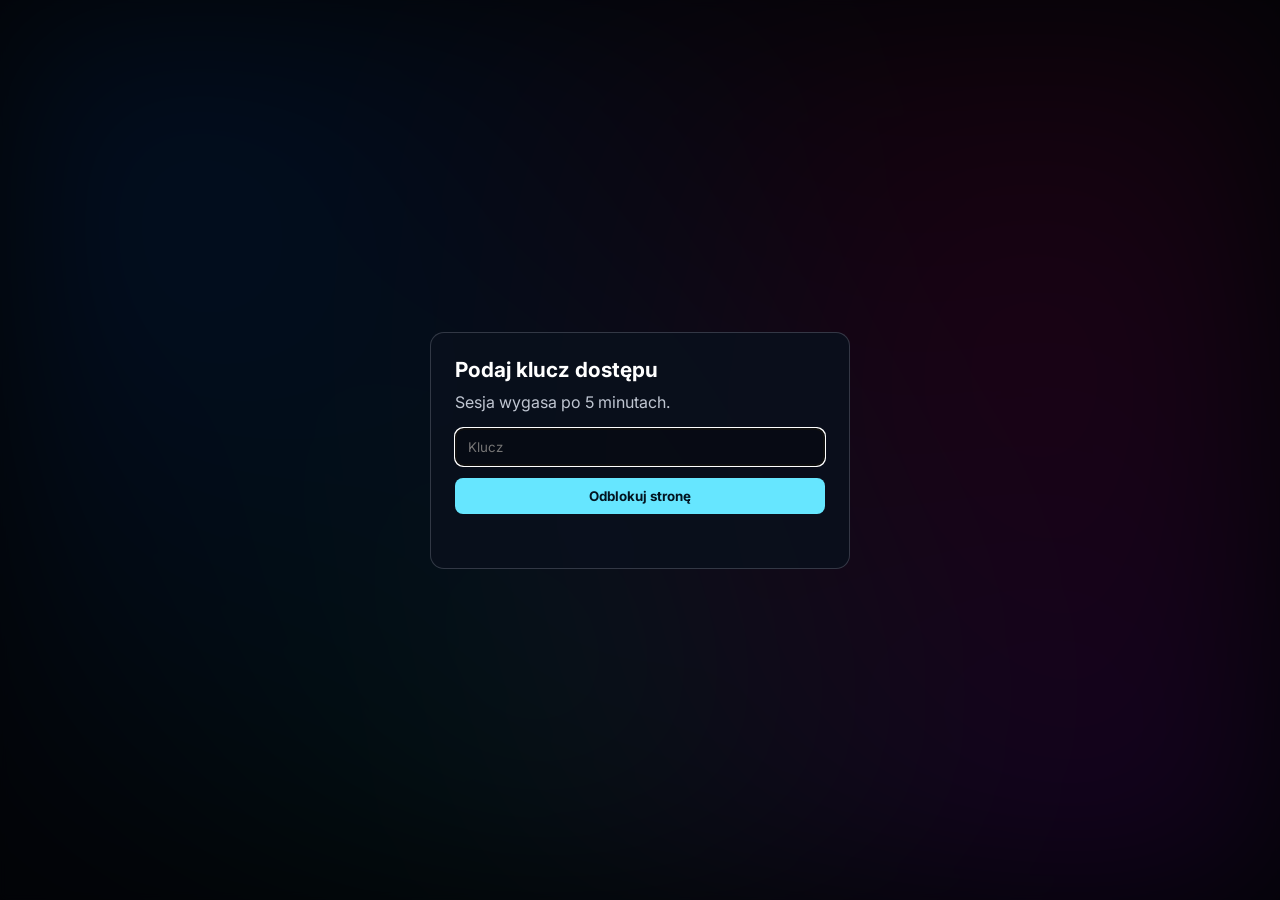
==== index.html @ dafeeb49 "Add admin-managed workshop timeline" ====
<!DOCTYPE html>
<html lang="pl">
<head>
  <meta charset="UTF-8">
  <meta name="viewport" content="width=device-width, initial-scale=1.0">
  <title>AstroPhotoSoft</title>
  <link rel="icon" type="image/png" href="favicon.png?v=130">
  <link href="https://fonts.googleapis.com/css2?family=Inter:wght@400;500;600;700&display=swap" rel="stylesheet">
  <link rel="stylesheet" href="style.css">
  <style>
    .hidden { display: none !important; }
    .gate {
      position: fixed;
      inset: 0;
      display: grid;
      place-items: center;
      padding: 16px;
      z-index: 20;
      background: rgba(3, 4, 7, 0.76);
      backdrop-filter: blur(4px);
    }
    .gate-panel {
      width: min(420px, 92vw);
      background: rgba(10, 17, 30, 0.86);
      border: 1px solid rgba(238, 244, 255, 0.18);
      border-radius: 14px;
      padding: 24px;
    }
    .gate-panel h1 { margin: 0 0 10px; font-size: 1.3rem; }
    .gate-panel p { margin: 0 0 16px; color: rgba(238, 244, 255, 0.8); }
    .gate-panel input {
      width: 100%;
      padding: 10px 12px;
      border-radius: 8px;
      border: 1px solid rgba(238, 244, 255, 0.25);
      background: rgba(0, 0, 0, 0.25);
      color: #eef4ff;
      margin-bottom: 12px;
    }
    .gate-panel button {
      width: 100%;
      padding: 10px 12px;
      border-radius: 8px;
      border: none;
      background: #66e6ff;
      color: #031521;
      font-weight: 700;
      cursor: pointer;
    }
    .gate-panel button:disabled {
      opacity: 0.65;
      cursor: not-allowed;
    }
    .gate-msg { margin-top: 10px; min-height: 20px; color: #ffb3b3; }
  </style>
</head>
<body>
  <canvas id="space"></canvas>

  <div id="gate" class="gate hidden">
    <main class="gate-panel">
      <h1>Podaj klucz dostępu</h1>
      <p>Sesja wygasa po 5 minutach.</p>
      <form id="unlock-form">
        <input id="access-key" type="password" autocomplete="off" placeholder="Klucz" required>
        <button id="unlock-button" type="submit">Odblokuj stronę</button>
      </form>
      <div id="gate-msg" class="gate-msg" aria-live="polite"></div>
    </main>
  </div>

  <div id="site-content" class="hidden">
    <nav class="topbar">
      <div class="logo">🌌 AstroPhotoSoft</div>
      <div class="links">
        <a href="#">Home</a>
        <a href="#">Aplikacje</a>
        <a href="#">Astro</a>
      </div>
      <a class="support" href="https://buycoffee.to/astrophotosoft" target="_blank" rel="noreferrer">☕ Wesprzyj</a>
    </nav>

    <header class="hero">
      <h1>Twoje centrum kosmosu</h1>
      <p>Astrofotografia • programowanie • projekty</p>
    </header>

    <main class="grid">
      <a class="card" href="apka1/index.html" aria-label="Przejdź do aplikacji Astro AI Plus">
        <img class="card-icon" src="favicon.png?v=130" alt="Ikona Astro AI Plus" width="128" height="128">
        <h3>Astro AI Plus</h3>
        <p>Narzędzie do obróbki astrofotografiicznej, analizy i z pomocą AI i tworzenia animacji 3D.</p>
      </a>

      <a class="card" href="apka2/index.html" aria-label="Przejdź do aplikacji Astro Script Editor">
        &lt;/&gt;
        <h3>Astro Script Editor</h3>
        <p>IDE działające ze wszystkimi aplikacjami AstroPhotoSoft. Umożliwia automatyzację przetwarzania.</p>
      </a>
    </main>

    <section class="workshop-log" aria-labelledby="workshop-log-title">
      <p class="workshop-log__kicker">OBSERWING LOG</p>
      <h2 id="workshop-log-title">Latest from the workshop</h2>
      <p class="workshop-log__intro">Small releases, shipped often. Re-download any time - newer is always better here.</p>

      <div id="workshop-timeline" class="timeline" aria-live="polite"></div>
      <p id="workshop-log-msg" class="workshop-log__status" aria-live="polite"></p>

      <section class="workshop-admin">
        <h3>Edycja wpisów (admin)</h3>
        <p>Tylko admin może dodawać i edytować wpisy osi czasu.</p>

        <form id="workshop-admin-login" class="workshop-admin-form">
          <input id="workshop-admin-password" type="password" autocomplete="current-password" placeholder="Hasło admina" required>
          <button type="submit">Zaloguj</button>
        </form>
        <p id="workshop-admin-auth-msg" class="workshop-log__status" aria-live="polite"></p>

        <div id="workshop-admin-tools" class="workshop-admin-tools hidden">
          <form id="workshop-entry-form" class="workshop-entry-form">
            <div class="workshop-entry-row">
              <input id="workshop-entry-year" type="number" min="1900" max="3000" placeholder="Rok, np. 2026" required>
              <input id="workshop-entry-date" type="text" maxlength="32" placeholder="Data, np. AUGUST 12" required>
            </div>
            <input id="workshop-entry-title" type="text" maxlength="120" placeholder="Tytuł wpisu" required>
            <textarea id="workshop-entry-description" maxlength="600" placeholder="Opis wpisu" required></textarea>
            <div class="workshop-admin-actions">
              <button id="workshop-entry-submit" type="submit">Dodaj wpis</button>
              <button id="workshop-entry-cancel" type="button" class="secondary hidden">Anuluj edycję</button>
              <button id="workshop-admin-logout" type="button" class="secondary">Wyloguj</button>
            </div>
          </form>
          <p id="workshop-admin-tools-msg" class="workshop-log__status" aria-live="polite"></p>
        </div>
      </section>
    </section>

    <section class="about">
      <h2>O mnie</h2>
      <p>AstroPhotoSoft to moje centrum projektów technologicznych i astrofotografii.</p>
    </section>
  </div>

  <script src="space.js"></script>
  <script>
    const SESSION_MINUTES = 5;
    const LOCKOUT_MS = 3000;
    const storageKey = "site_unlock_until";

    const gate = document.getElementById("gate");
    const site = document.getElementById("site-content");
    const form = document.getElementById("unlock-form");
    const input = document.getElementById("access-key");
    const button = document.getElementById("unlock-button");
    const message = document.getElementById("gate-msg");
    const workshopTimeline = document.getElementById("workshop-timeline");
    const workshopLogMsg = document.getElementById("workshop-log-msg");
    const workshopAdminLoginForm = document.getElementById("workshop-admin-login");
    const workshopAdminPassword = document.getElementById("workshop-admin-password");
    const workshopAdminAuthMsg = document.getElementById("workshop-admin-auth-msg");
    const workshopAdminTools = document.getElementById("workshop-admin-tools");
    const workshopAdminLogout = document.getElementById("workshop-admin-logout");
    const workshopAdminToolsMsg = document.getElementById("workshop-admin-tools-msg");
    const workshopEntryForm = document.getElementById("workshop-entry-form");
    const workshopEntryYear = document.getElementById("workshop-entry-year");
    const workshopEntryDate = document.getElementById("workshop-entry-date");
    const workshopEntryTitle = document.getElementById("workshop-entry-title");
    const workshopEntryDescription = document.getElementById("workshop-entry-description");
    const workshopEntrySubmit = document.getElementById("workshop-entry-submit");
    const workshopEntryCancel = document.getElementById("workshop-entry-cancel");

    const ADMIN_SESSION_KEY = "astro_ai_plus_admin_session";
    const ADMIN_TOKEN_KEY = "astro_ai_plus_admin_token";
    let lockedUntil = 0;
    let workshopEntries = [];
    let editingWorkshopId = null;

    function remainingLockSeconds() {
      return Math.max(0, Math.ceil((lockedUntil - Date.now()) / 1000));
    }

    function normalizeWorkshopEntry(entry) {
      if (!entry || typeof entry !== "object") {
        return null;
      }

      const year = Number(entry.year);
      const dateLabel = String(entry.dateLabel || "").trim().toUpperCase();
      const title = String(entry.title || "").trim();
      const description = String(entry.description || "").trim();
      const id = String(entry.id || "").trim();
      if (!id || !Number.isInteger(year) || year < 1900 || year > 3000) {
        return null;
      }
      if (!dateLabel || !title || !description) {
        return null;
      }

      return {
        id,
        year,
        dateLabel,
        title,
        description
      };
    }

    function isAdminLoggedIn() {
      return sessionStorage.getItem(ADMIN_SESSION_KEY) === "1" && Boolean(sessionStorage.getItem(ADMIN_TOKEN_KEY));
    }

    async function apiRequest(path, options = {}) {
      const headers = { "Content-Type": "application/json", ...(options.headers || {}) };
      const token = sessionStorage.getItem(ADMIN_TOKEN_KEY);
      if (token) {
        headers.Authorization = `Bearer ${token}`;
      }

      const response = await fetch(path, {
        ...options,
        headers
      });

      let payload = null;
      try {
        payload = await response.json();
      } catch {
        payload = null;
      }

      if (!response.ok) {
        throw new Error(payload && payload.error ? payload.error : "Błąd żądania do serwera.");
      }

      return payload;
    }

    function clearWorkshopForm() {
      editingWorkshopId = null;
      workshopEntryForm.reset();
      workshopEntrySubmit.textContent = "Dodaj wpis";
      workshopEntryCancel.classList.add("hidden");
    }

    function startWorkshopEdit(entry) {
      editingWorkshopId = entry.id;
      workshopEntryYear.value = String(entry.year);
      workshopEntryDate.value = entry.dateLabel;
      workshopEntryTitle.value = entry.title;
      workshopEntryDescription.value = entry.description;
      workshopEntrySubmit.textContent = "Zapisz zmiany";
      workshopEntryCancel.classList.remove("hidden");
      workshopAdminToolsMsg.textContent = `Edytujesz wpis: ${entry.title}`;
    }

    function renderWorkshopTimeline() {
      workshopTimeline.innerHTML = "";

      if (workshopEntries.length === 0) {
        workshopLogMsg.textContent = "Brak wpisów warsztatu.";
        return;
      }

      workshopLogMsg.textContent = "";
      for (const entry of workshopEntries) {
        const card = document.createElement("article");
        card.className = "timeline-entry";

        const meta = document.createElement("p");
        meta.className = "timeline-entry__meta";
        meta.textContent = `${entry.year} - ${entry.dateLabel}`;

        const heading = document.createElement("h3");
        heading.textContent = entry.title;

        const description = document.createElement("p");
        description.textContent = entry.description;

        card.appendChild(meta);
        card.appendChild(heading);
        card.appendChild(description);

        if (isAdminLoggedIn()) {
          const actions = document.createElement("div");
          actions.className = "timeline-actions";

          const editButton = document.createElement("button");
          editButton.type = "button";
          editButton.className = "timeline-action timeline-action--secondary";
          editButton.textContent = "Edytuj";
          editButton.addEventListener("click", () => startWorkshopEdit(entry));

          const deleteButton = document.createElement("button");
          deleteButton.type = "button";
          deleteButton.className = "timeline-action timeline-action--danger";
          deleteButton.textContent = "Usuń";
          deleteButton.addEventListener("click", async () => {
            try {
              const payload = await apiRequest(`/api/workshop-log/${encodeURIComponent(entry.id)}`, { method: "DELETE" });
              workshopEntries = Array.isArray(payload.entries) ? payload.entries.map(normalizeWorkshopEntry).filter(Boolean) : workshopEntries;
              if (editingWorkshopId === entry.id) {
                clearWorkshopForm();
              }
              workshopAdminToolsMsg.textContent = `Usunięto wpis: ${entry.title}`;
              renderWorkshopTimeline();
            } catch (error) {
              workshopAdminToolsMsg.textContent = error.message;
            }
          });

          actions.appendChild(editButton);
          actions.appendChild(deleteButton);
          card.appendChild(actions);
        }

        workshopTimeline.appendChild(card);
      }
    }

    function setWorkshopAdminUi(loggedIn) {
      workshopAdminTools.classList.toggle("hidden", !loggedIn);
      workshopAdminLoginForm.classList.toggle("hidden", loggedIn);
      if (!loggedIn) {
        workshopAdminToolsMsg.textContent = "";
        clearWorkshopForm();
      }
      renderWorkshopTimeline();
    }

    async function loadWorkshopEntries() {
      const payload = await apiRequest("/api/workshop-log", { method: "GET" });
      const entries = Array.isArray(payload && payload.entries) ? payload.entries : [];
      workshopEntries = entries.map(normalizeWorkshopEntry).filter(Boolean);
      renderWorkshopTimeline();
    }

    workshopAdminLoginForm.addEventListener("submit", async (event) => {
      event.preventDefault();
      workshopAdminAuthMsg.textContent = "";

      try {
        const payload = await apiRequest("/api/admin/login", {
          method: "POST",
          body: JSON.stringify({
            password: workshopAdminPassword.value.trim(),
            source: "form"
          })
        });

        sessionStorage.setItem(ADMIN_SESSION_KEY, "1");
        sessionStorage.setItem(ADMIN_TOKEN_KEY, payload.token || "");
        workshopAdminPassword.value = "";
        workshopAdminAuthMsg.textContent = "Zalogowano jako admin.";
        setWorkshopAdminUi(true);
      } catch (error) {
        workshopAdminAuthMsg.textContent = error.message;
      }
    });

    workshopAdminLogout.addEventListener("click", async () => {
      try {
        await apiRequest("/api/admin/logout", { method: "POST" });
      } catch {
      }

      sessionStorage.removeItem(ADMIN_SESSION_KEY);
      sessionStorage.removeItem(ADMIN_TOKEN_KEY);
      workshopAdminAuthMsg.textContent = "Wylogowano.";
      setWorkshopAdminUi(false);
    });

    workshopEntryCancel.addEventListener("click", () => {
      clearWorkshopForm();
      workshopAdminToolsMsg.textContent = "Anulowano edycję wpisu.";
    });

    workshopEntryForm.addEventListener("submit", async (event) => {
      event.preventDefault();

      if (!isAdminLoggedIn()) {
        workshopAdminToolsMsg.textContent = "Sesja admina wygasła. Zaloguj się ponownie.";
        setWorkshopAdminUi(false);
        return;
      }

      const entryPayload = normalizeWorkshopEntry({
        id: editingWorkshopId || "temp-id",
        year: workshopEntryYear.value,
        dateLabel: workshopEntryDate.value,
        title: workshopEntryTitle.value,
        description: workshopEntryDescription.value
      });

      if (!entryPayload) {
        workshopAdminToolsMsg.textContent = "Uzupełnij poprawnie wszystkie pola wpisu.";
        return;
      }

      try {
        if (editingWorkshopId) {
          const payload = await apiRequest(`/api/workshop-log/${encodeURIComponent(editingWorkshopId)}`, {
            method: "PUT",
            body: JSON.stringify(entryPayload)
          });
          workshopEntries = Array.isArray(payload.entries) ? payload.entries.map(normalizeWorkshopEntry).filter(Boolean) : workshopEntries;
          workshopAdminToolsMsg.textContent = `Zapisano wpis: ${entryPayload.title}`;
        } else {
          const payload = await apiRequest("/api/workshop-log", {
            method: "POST",
            body: JSON.stringify(entryPayload)
          });
          workshopEntries = Array.isArray(payload.entries) ? payload.entries.map(normalizeWorkshopEntry).filter(Boolean) : workshopEntries;
          workshopAdminToolsMsg.textContent = `Dodano wpis: ${entryPayload.title}`;
        }

        clearWorkshopForm();
        renderWorkshopTimeline();
      } catch (error) {
        if (error.message === "Brak autoryzacji.") {
          sessionStorage.removeItem(ADMIN_SESSION_KEY);
          sessionStorage.removeItem(ADMIN_TOKEN_KEY);
          setWorkshopAdminUi(false);
        }
        workshopAdminToolsMsg.textContent = error.message;
      }
    });

    function updateLockUi() {
      const seconds = remainingLockSeconds();
      if (seconds > 0) {
        button.disabled = true;
        message.textContent = `Za dużo prób. Spróbuj ponownie za ${seconds} s.`;
        return;
      }

      button.disabled = false;
    }

    function isUnlocked() {
      const until = Number(sessionStorage.getItem(storageKey) || 0);
      return Number.isFinite(until) && Date.now() < until;
    }

    function showGate(msg = "") {
      gate.classList.remove("hidden");
      site.classList.add("hidden");
      message.textContent = msg;
      input.focus();
      updateLockUi();
    }

    function showSite() {
      gate.classList.add("hidden");
      site.classList.remove("hidden");
    }

    function setUnlock() {
      sessionStorage.setItem(storageKey, String(Date.now() + SESSION_MINUTES * 60 * 1000));
    }

    async function verifyPassword(value) {
      try {
        const response = await fetch("/api/site-access/login", {
          method: "POST",
          headers: { "Content-Type": "application/json" },
          body: JSON.stringify({ password: value })
        });

        if (!response.ok) {
          message.textContent = "Błąd połączenia z serwerem.";
          return false;
        }

        const payload = await response.json();
        return Boolean(payload && payload.ok);
      } catch {
        message.textContent = "Błąd połączenia z serwerem.";
        return false;
      }
    }

    function refreshState() {
      if (isUnlocked()) {
        showSite();
      } else {
        sessionStorage.removeItem(storageKey);
        showGate();
      }
    }

    form.addEventListener("submit", async (event) => {
      event.preventDefault();

      if (Date.now() < lockedUntil) {
        updateLockUi();
        return;
      }

      message.textContent = "";

      const provided = input.value.trim();
      const ok = await verifyPassword(provided);
      if (!ok) {
        lockedUntil = Date.now() + LOCKOUT_MS;
        updateLockUi();
        if (!message.textContent) {
          message.textContent = "Niepoprawny klucz.";
        }
        return;
      }

      input.value = "";
      lockedUntil = 0;
      button.disabled = false;
      setUnlock();
      showSite();
    });

    input.addEventListener("input", () => {
      message.textContent = "";
    });

    document.addEventListener("keydown", (event) => {
      if (event.key !== "Escape") {
        return;
      }

      if (!gate.classList.contains("hidden")) {
        input.value = "";
        if (Date.now() >= lockedUntil) {
          message.textContent = "";
        }
        return;
      }

      sessionStorage.removeItem(storageKey);
      showGate("Sesja została zamknięta klawiszem Esc.");
    });

    setInterval(() => {
      refreshState();
      updateLockUi();
    }, 500);

    loadWorkshopEntries()
      .then(() => {
        setWorkshopAdminUi(isAdminLoggedIn());
      })
      .catch((error) => {
        workshopLogMsg.textContent = error.message;
      });

    refreshState();
  </script>
</body>
</html>
---- style.css ----
* {
  margin: 0;
  padding: 0;
  box-sizing: border-box;
  font-family: "Inter", sans-serif;
}

body {
  background: #030407;
  color: white;
  overflow-x: hidden;
}

#space {
  position: fixed;
  top: 0;
  left: 0;
  width: 100%;
  height: 100%;
  z-index: -2;
}

body::before {
  content: "";
  position: fixed;
  top: 0;
  left: 0;
  width: 100%;
  height: 100%;
  background:
    radial-gradient(circle at 15% 25%, rgba(0, 110, 255, 0.45), transparent 55%),
    radial-gradient(circle at 80% 35%, rgba(255, 0, 110, 0.35), transparent 60%),
    radial-gradient(circle at 45% 75%, rgba(0, 255, 180, 0.25), transparent 50%),
    radial-gradient(circle at 85% 85%, rgba(130, 0, 255, 0.4), transparent 55%);
  filter: blur(80px);
  z-index: -1;
  pointer-events: none;
}

.topbar {
  position: sticky;
  top: 0;
  display: flex;
  justify-content: space-between;
  align-items: center;
  padding: 14px 28px;
  background: rgba(255, 255, 255, 0.03);
  backdrop-filter: blur(20px);
  border-bottom: 1px solid rgba(255, 255, 255, 0.06);
  z-index: 10;
}

.logo {
  font-weight: 700;
}

.links {
  display: flex;
  gap: 14px;
}

.links a {
  color: rgba(255, 255, 255, 0.82);
  text-decoration: none;
  transition: color 0.2s;
}

.links a:hover {
  color: white;
}

.support {
  background: #79f3ff;
  color: #031521;
  padding: 8px 12px;
  border-radius: 10px;
  text-decoration: none;
  font-weight: 600;
  transition: opacity 0.2s;
}

.support:hover {
  opacity: 0.9;
}

.hero {
  text-align: center;
  padding: 100px 20px 40px;
}

.hero h1 {
  font-size: 46px;
  font-weight: 700;
  letter-spacing: -1px;
  margin-bottom: 10px;
  text-shadow: 0 0 30px rgba(255, 255, 255, 0.2);
}

.hero p {
  color: rgba(255, 255, 255, 0.7);
  font-size: 18px;
}

.grid {
  display: grid;
  grid-template-columns: repeat(auto-fit, minmax(220px, 1fr));
  gap: 20px;
  padding: 20px 40px 40px;
  max-width: 1100px;
  margin: auto;
}

.card {
  background: rgba(255, 255, 255, 0.03);
  border: 1px solid rgba(255, 255, 255, 0.06);
  padding: 24px;
  border-radius: 20px;
  text-decoration: none;
  color: white;
  transition: all 0.3s cubic-bezier(0.16, 1, 0.3, 1);
  backdrop-filter: blur(12px);
}

.card h3 {
  margin-bottom: 6px;
  font-size: 20px;
}

.card-icon {
  width: 128px !important;
  height: 128px !important;
  max-width: 128px;
  min-width: 128px;
  max-height: 128px;
  min-height: 128px;
  flex: 0 0 128px;
  border-radius: 14px;
  display: block;
  margin-bottom: 10px;
  object-fit: cover;
}

.card p {
  color: rgba(255, 255, 255, 0.6);
  font-size: 14px;
}

.card:hover {
  transform: translateY(-6px);
  background: rgba(255, 255, 255, 0.07);
  border-color: rgba(255, 255, 255, 0.15);
  box-shadow: 0 20px 40px rgba(0, 0, 0, 0.4);
}

.about {
  text-align: center;
  padding: 60px 20px;
  max-width: 600px;
  margin: auto;
}

.workshop-log {
  width: min(940px, calc(100% - 40px));
  margin: 18px auto 20px;
  padding: 34px 28px 28px;
  border-radius: 22px;
  background: linear-gradient(180deg, rgba(5, 14, 31, 0.72), rgba(2, 7, 17, 0.56));
  border: 1px solid rgba(128, 178, 255, 0.2);
  box-shadow: inset 0 1px 0 rgba(180, 215, 255, 0.08), 0 18px 40px rgba(0, 0, 0, 0.35);
}

.workshop-log__kicker {
  font-size: 11px;
  letter-spacing: 0.22em;
  color: rgba(140, 188, 255, 0.82);
  margin-bottom: 10px;
  font-weight: 600;
}

.workshop-log h2 {
  font-size: clamp(30px, 4.8vw, 48px);
  line-height: 1.04;
  letter-spacing: -0.03em;
  margin-bottom: 10px;
  color: #f4f8ff;
}

.workshop-log__intro {
  color: rgba(215, 227, 255, 0.72);
  max-width: 700px;
  line-height: 1.5;
  margin-bottom: 22px;
}

.workshop-log__status {
  color: rgba(215, 227, 253, 0.76);
  margin-top: 12px;
  min-height: 22px;
}

.timeline {
  position: relative;
  display: grid;
  gap: 24px;
  padding-left: 24px;
}

.timeline::before {
  content: "";
  position: absolute;
  top: 4px;
  bottom: 8px;
  left: 3px;
  width: 1px;
  background: linear-gradient(180deg, rgba(255, 205, 100, 0.7), rgba(255, 205, 100, 0.12));
}

.timeline-entry {
  position: relative;
  max-width: 720px;
}

.timeline-entry::before {
  content: "";
  position: absolute;
  left: -25px;
  top: 2px;
  width: 10px;
  height: 10px;
  border-radius: 50%;
  background: #ffd46e;
  box-shadow: 0 0 0 3px rgba(255, 212, 110, 0.14), 0 0 12px rgba(255, 212, 110, 0.55);
}

.timeline-entry__meta {
  color: rgba(175, 203, 255, 0.92);
  font-size: 12px;
  letter-spacing: 0.2em;
  margin-bottom: 6px;
  font-weight: 600;
}

.timeline-entry h3 {
  font-size: 34px;
  letter-spacing: -0.02em;
  margin-bottom: 8px;
  color: #f6fbff;
}

.timeline-entry > p:not(.timeline-entry__meta) {
  color: rgba(211, 225, 253, 0.72);
  line-height: 1.55;
}

.timeline-actions {
  display: flex;
  gap: 8px;
  margin-top: 10px;
}

.timeline-action {
  border: 1px solid transparent;
  border-radius: 9px;
  padding: 6px 10px;
  font-weight: 600;
  background: rgba(128, 183, 255, 0.16);
  color: #ecf3ff;
  cursor: pointer;
}

.timeline-action--secondary {
  border-color: rgba(143, 197, 255, 0.4);
  background: rgba(15, 35, 67, 0.62);
}

.timeline-action--danger {
  border-color: rgba(255, 112, 112, 0.45);
  background: rgba(105, 25, 25, 0.4);
  color: #ffe3e3;
}

.workshop-admin {
  margin-top: 20px;
  border-top: 1px solid rgba(138, 180, 255, 0.18);
  padding-top: 18px;
}

.workshop-admin h3 {
  margin-bottom: 6px;
  font-size: 20px;
}

.workshop-admin p {
  color: rgba(215, 227, 253, 0.72);
}

.workshop-admin-form,
.workshop-entry-form {
  display: grid;
  gap: 10px;
  margin-top: 12px;
}

.workshop-admin input,
.workshop-admin textarea,
.workshop-admin button {
  font: inherit;
}

.workshop-admin input,
.workshop-admin textarea {
  width: 100%;
  border-radius: 10px;
  border: 1px solid rgba(151, 196, 255, 0.35);
  background: rgba(1, 8, 20, 0.65);
  color: #eff4ff;
  padding: 10px 11px;
}

.workshop-admin textarea {
  min-height: 84px;
  resize: vertical;
}

.workshop-entry-row {
  display: grid;
  grid-template-columns: repeat(2, minmax(0, 1fr));
  gap: 10px;
}

.workshop-admin button {
  border: 1px solid transparent;
  border-radius: 10px;
  padding: 10px 12px;
  font-weight: 700;
  background: #7abfff;
  color: #0a1b33;
  cursor: pointer;
}

.workshop-admin button.secondary {
  background: rgba(11, 25, 46, 0.62);
  border-color: rgba(151, 196, 255, 0.35);
  color: #eaf2ff;
}

.workshop-admin-actions {
  display: flex;
  gap: 8px;
  flex-wrap: wrap;
}

.about h2 {
  margin-bottom: 12px;
  font-size: 24px;
}

.about p {
  color: rgba(255, 255, 255, 0.6);
  line-height: 1.6;
}

@media (max-width: 760px) {
  .topbar {
    flex-wrap: wrap;
    justify-content: center;
    gap: 10px 14px;
    padding: 12px 14px;
  }

  .links {
    width: 100%;
    justify-content: center;
    flex-wrap: wrap;
    gap: 10px;
  }

  .hero {
    padding-top: 72px;
  }

  .grid {
    padding: 20px 18px 36px;
  }

  .workshop-log {
    width: min(940px, calc(100% - 26px));
    padding: 24px 16px 18px;
  }

  .workshop-log h2 {
    font-size: clamp(28px, 12vw, 42px);
  }

  .timeline-entry h3 {
    font-size: 29px;
  }

  .workshop-entry-row {
    grid-template-columns: 1fr;
  }
}
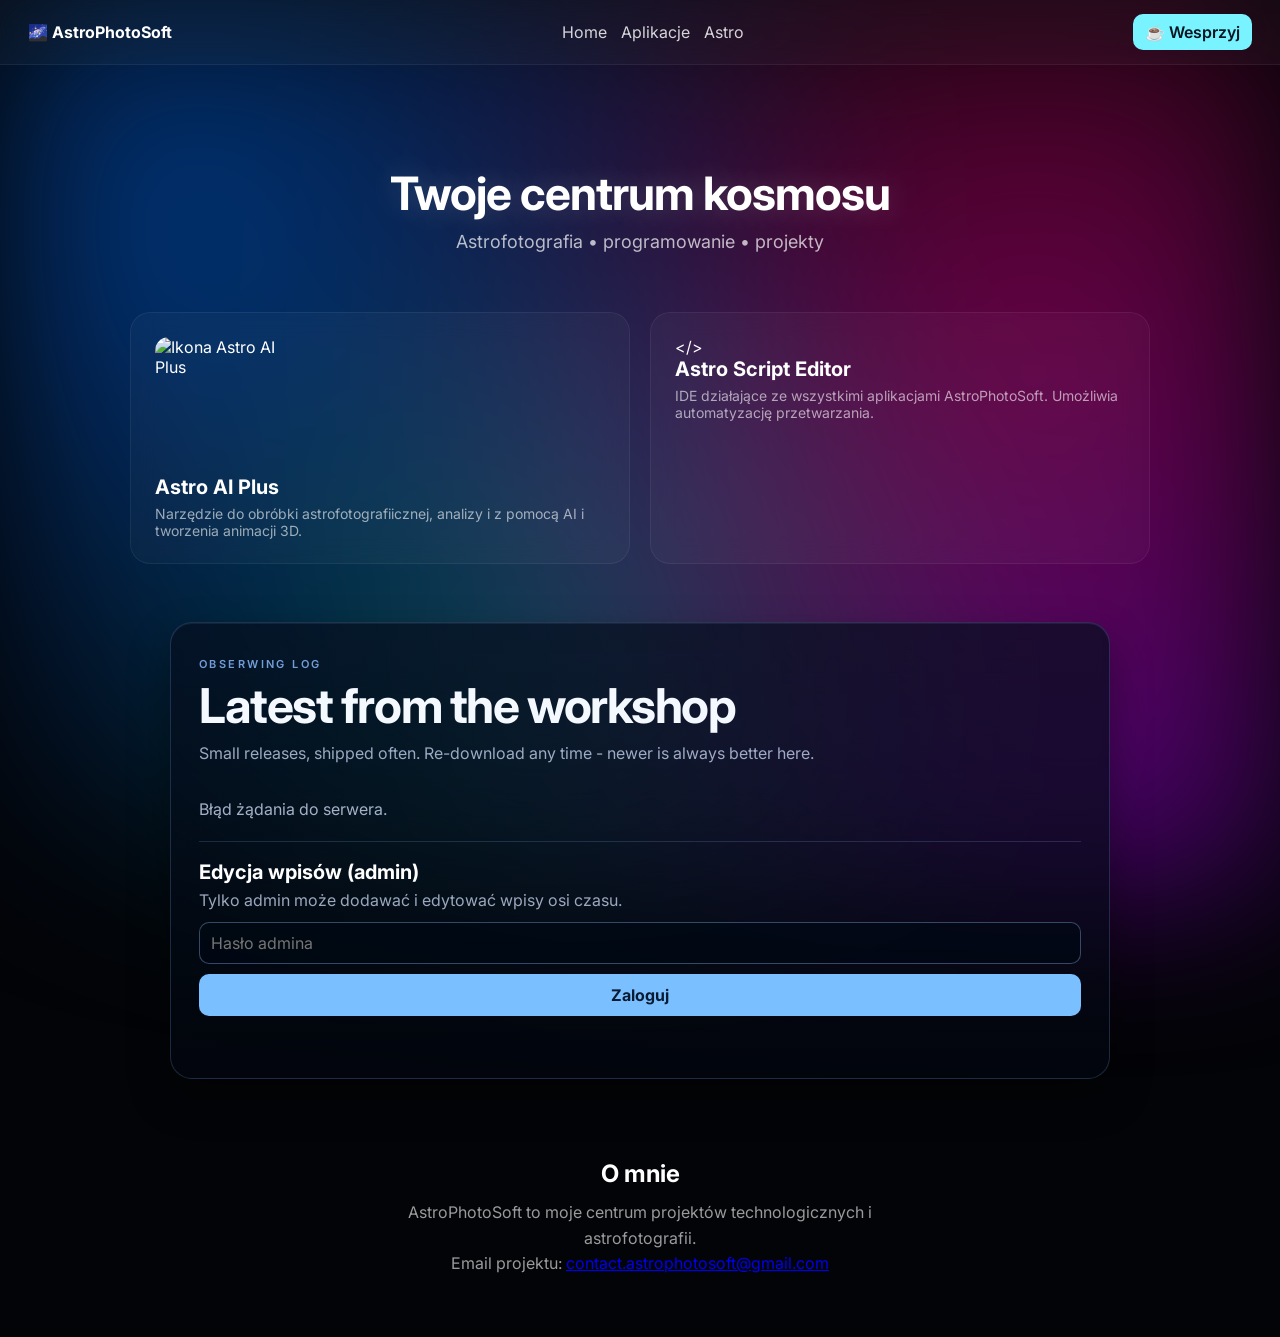
==== commit 0e63f80d: "Remove site access gate and update Astro AI Plus link" ====
--- a/index.html
+++ b/index.html
@@ -9,67 +9,12 @@
   <link rel="stylesheet" href="style.css">
   <style>
     .hidden { display: none !important; }
-    .gate {
-      position: fixed;
-      inset: 0;
-      display: grid;
-      place-items: center;
-      padding: 16px;
-      z-index: 20;
-      background: rgba(3, 4, 7, 0.76);
-      backdrop-filter: blur(4px);
-    }
-    .gate-panel {
-      width: min(420px, 92vw);
-      background: rgba(10, 17, 30, 0.86);
-      border: 1px solid rgba(238, 244, 255, 0.18);
-      border-radius: 14px;
-      padding: 24px;
-    }
-    .gate-panel h1 { margin: 0 0 10px; font-size: 1.3rem; }
-    .gate-panel p { margin: 0 0 16px; color: rgba(238, 244, 255, 0.8); }
-    .gate-panel input {
-      width: 100%;
-      padding: 10px 12px;
-      border-radius: 8px;
-      border: 1px solid rgba(238, 244, 255, 0.25);
-      background: rgba(0, 0, 0, 0.25);
-      color: #eef4ff;
-      margin-bottom: 12px;
-    }
-    .gate-panel button {
-      width: 100%;
-      padding: 10px 12px;
-      border-radius: 8px;
-      border: none;
-      background: #66e6ff;
-      color: #031521;
-      font-weight: 700;
-      cursor: pointer;
-    }
-    .gate-panel button:disabled {
-      opacity: 0.65;
-      cursor: not-allowed;
-    }
-    .gate-msg { margin-top: 10px; min-height: 20px; color: #ffb3b3; }
   </style>
 </head>
 <body>
   <canvas id="space"></canvas>
 
-  <div id="gate" class="gate hidden">
-    <main class="gate-panel">
-      <h1>Podaj klucz dostępu</h1>
-      <p>Sesja wygasa po 5 minutach.</p>
-      <form id="unlock-form">
-        <input id="access-key" type="password" autocomplete="off" placeholder="Klucz" required>
-        <button id="unlock-button" type="submit">Odblokuj stronę</button>
-      </form>
-      <div id="gate-msg" class="gate-msg" aria-live="polite"></div>
-    </main>
-  </div>
-
-  <div id="site-content" class="hidden">
+  <div id="site-content">
     <nav class="topbar">
       <div class="logo">🌌 AstroPhotoSoft</div>
       <div class="links">
@@ -86,7 +31,7 @@
     </header>
 
     <main class="grid">
-      <a class="card" href="apka1/index.html" aria-label="Przejdź do aplikacji Astro AI Plus">
+      <a class="card" href="https://proksima-centauri.github.io/Astro-Ai-Plus/" target="_blank" rel="noreferrer" aria-label="Przejdź do aplikacji Astro AI Plus">
         <img class="card-icon" src="favicon.png?v=130" alt="Ikona Astro AI Plus" width="128" height="128">
         <h3>Astro AI Plus</h3>
         <p>Narzędzie do obróbki astrofotografiicznej, analizy i z pomocą AI i tworzenia animacji 3D.</p>
@@ -139,21 +84,12 @@
     <section class="about">
       <h2>O mnie</h2>
       <p>AstroPhotoSoft to moje centrum projektów technologicznych i astrofotografii.</p>
+      <p>Email projektu: <a href="mailto:contact.astrophotosoft@gmail.com">contact.astrophotosoft@gmail.com</a></p>
     </section>
   </div>
 
   <script src="space.js"></script>
   <script>
-    const SESSION_MINUTES = 5;
-    const LOCKOUT_MS = 3000;
-    const storageKey = "site_unlock_until";
-
-    const gate = document.getElementById("gate");
-    const site = document.getElementById("site-content");
-    const form = document.getElementById("unlock-form");
-    const input = document.getElementById("access-key");
-    const button = document.getElementById("unlock-button");
-    const message = document.getElementById("gate-msg");
     const workshopTimeline = document.getElementById("workshop-timeline");
     const workshopLogMsg = document.getElementById("workshop-log-msg");
     const workshopAdminLoginForm = document.getElementById("workshop-admin-login");
@@ -172,13 +108,8 @@
 
     const ADMIN_SESSION_KEY = "astro_ai_plus_admin_session";
     const ADMIN_TOKEN_KEY = "astro_ai_plus_admin_token";
-    let lockedUntil = 0;
     let workshopEntries = [];
     let editingWorkshopId = null;
-
-    function remainingLockSeconds() {
-      return Math.max(0, Math.ceil((lockedUntil - Date.now()) / 1000));
-    }
 
     function normalizeWorkshopEntry(entry) {
       if (!entry || typeof entry !== "object") {
@@ -426,123 +357,6 @@
       }
     });
 
-    function updateLockUi() {
-      const seconds = remainingLockSeconds();
-      if (seconds > 0) {
-        button.disabled = true;
-        message.textContent = `Za dużo prób. Spróbuj ponownie za ${seconds} s.`;
-        return;
-      }
-
-      button.disabled = false;
-    }
-
-    function isUnlocked() {
-      const until = Number(sessionStorage.getItem(storageKey) || 0);
-      return Number.isFinite(until) && Date.now() < until;
-    }
-
-    function showGate(msg = "") {
-      gate.classList.remove("hidden");
-      site.classList.add("hidden");
-      message.textContent = msg;
-      input.focus();
-      updateLockUi();
-    }
-
-    function showSite() {
-      gate.classList.add("hidden");
-      site.classList.remove("hidden");
-    }
-
-    function setUnlock() {
-      sessionStorage.setItem(storageKey, String(Date.now() + SESSION_MINUTES * 60 * 1000));
-    }
-
-    async function verifyPassword(value) {
-      try {
-        const response = await fetch("/api/site-access/login", {
-          method: "POST",
-          headers: { "Content-Type": "application/json" },
-          body: JSON.stringify({ password: value })
-        });
-
-        if (!response.ok) {
-          message.textContent = "Błąd połączenia z serwerem.";
-          return false;
-        }
-
-        const payload = await response.json();
-        return Boolean(payload && payload.ok);
-      } catch {
-        message.textContent = "Błąd połączenia z serwerem.";
-        return false;
-      }
-    }
-
-    function refreshState() {
-      if (isUnlocked()) {
-        showSite();
-      } else {
-        sessionStorage.removeItem(storageKey);
-        showGate();
-      }
-    }
-
-    form.addEventListener("submit", async (event) => {
-      event.preventDefault();
-
-      if (Date.now() < lockedUntil) {
-        updateLockUi();
-        return;
-      }
-
-      message.textContent = "";
-
-      const provided = input.value.trim();
-      const ok = await verifyPassword(provided);
-      if (!ok) {
-        lockedUntil = Date.now() + LOCKOUT_MS;
-        updateLockUi();
-        if (!message.textContent) {
-          message.textContent = "Niepoprawny klucz.";
-        }
-        return;
-      }
-
-      input.value = "";
-      lockedUntil = 0;
-      button.disabled = false;
-      setUnlock();
-      showSite();
-    });
-
-    input.addEventListener("input", () => {
-      message.textContent = "";
-    });
-
-    document.addEventListener("keydown", (event) => {
-      if (event.key !== "Escape") {
-        return;
-      }
-
-      if (!gate.classList.contains("hidden")) {
-        input.value = "";
-        if (Date.now() >= lockedUntil) {
-          message.textContent = "";
-        }
-        return;
-      }
-
-      sessionStorage.removeItem(storageKey);
-      showGate("Sesja została zamknięta klawiszem Esc.");
-    });
-
-    setInterval(() => {
-      refreshState();
-      updateLockUi();
-    }, 500);
-
     loadWorkshopEntries()
       .then(() => {
         setWorkshopAdminUi(isAdminLoggedIn());
@@ -550,8 +364,6 @@
       .catch((error) => {
         workshopLogMsg.textContent = error.message;
       });
-
-    refreshState();
   </script>
 </body>
 </html>
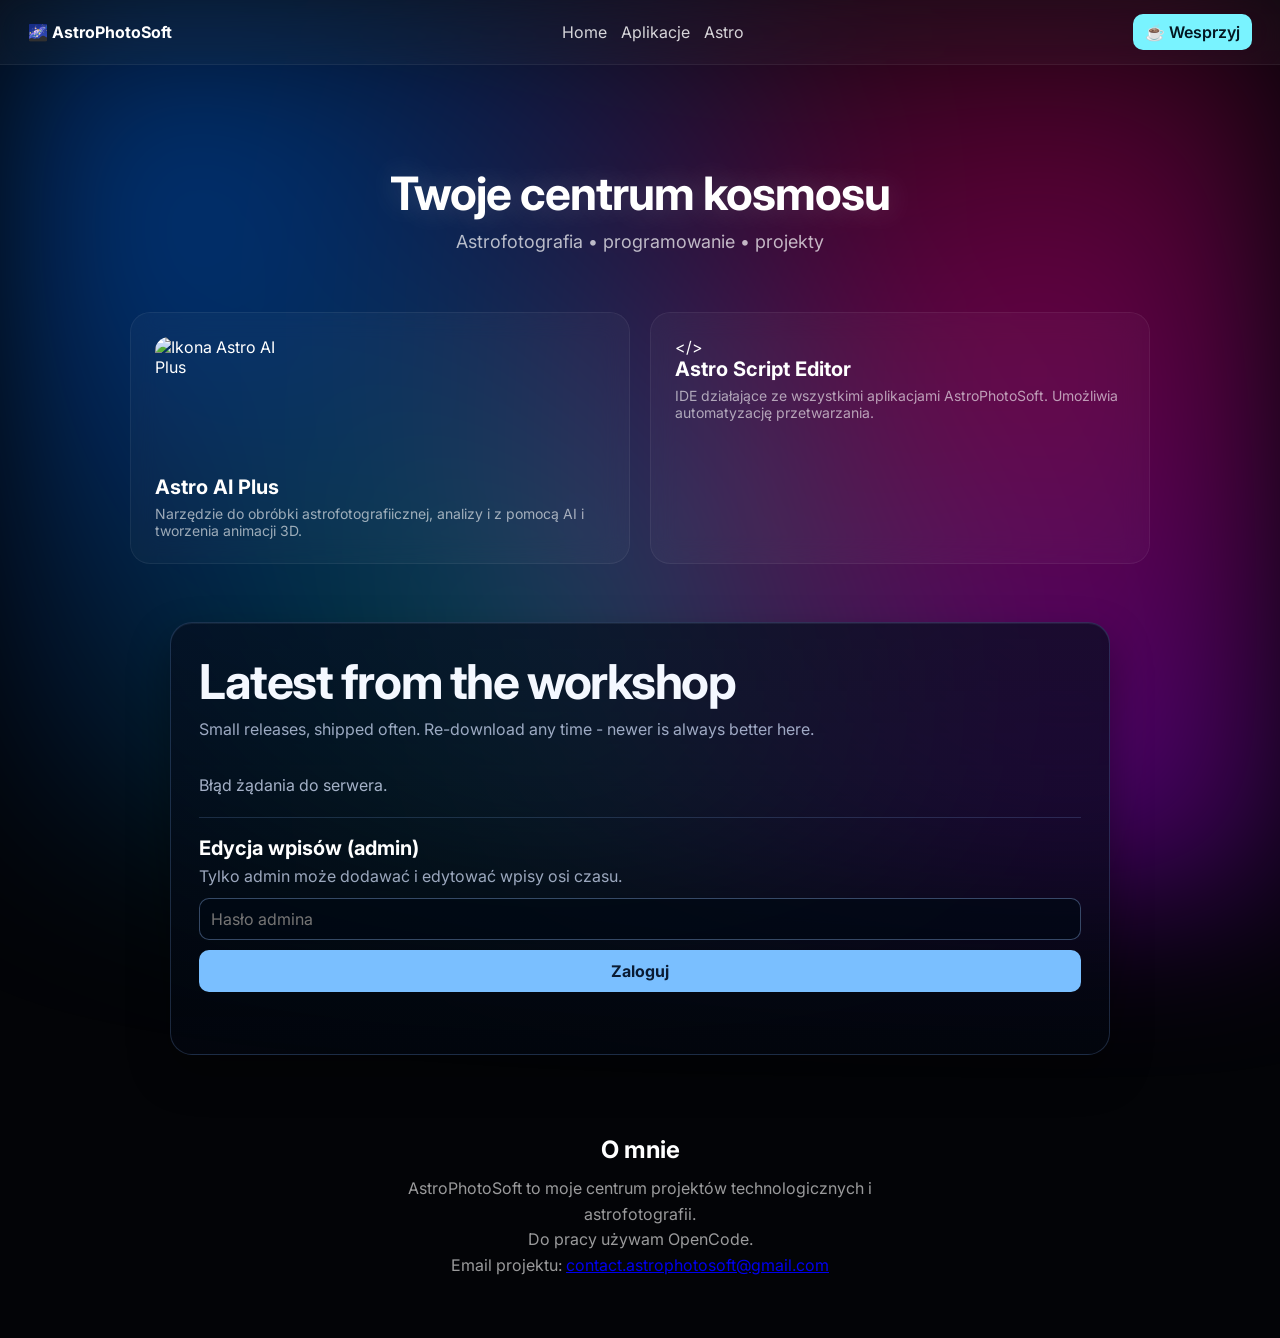
==== commit 0dc6f53d: "Update homepage about text and remove observing log label" ====
--- a/index.html
+++ b/index.html
@@ -45,7 +45,6 @@
     </main>
 
     <section class="workshop-log" aria-labelledby="workshop-log-title">
-      <p class="workshop-log__kicker">OBSERWING LOG</p>
       <h2 id="workshop-log-title">Latest from the workshop</h2>
       <p class="workshop-log__intro">Small releases, shipped often. Re-download any time - newer is always better here.</p>
 
@@ -84,6 +83,7 @@
     <section class="about">
       <h2>O mnie</h2>
       <p>AstroPhotoSoft to moje centrum projektów technologicznych i astrofotografii.</p>
+      <p>Do pracy używam OpenCode.</p>
       <p>Email projektu: <a href="mailto:contact.astrophotosoft@gmail.com">contact.astrophotosoft@gmail.com</a></p>
     </section>
   </div>
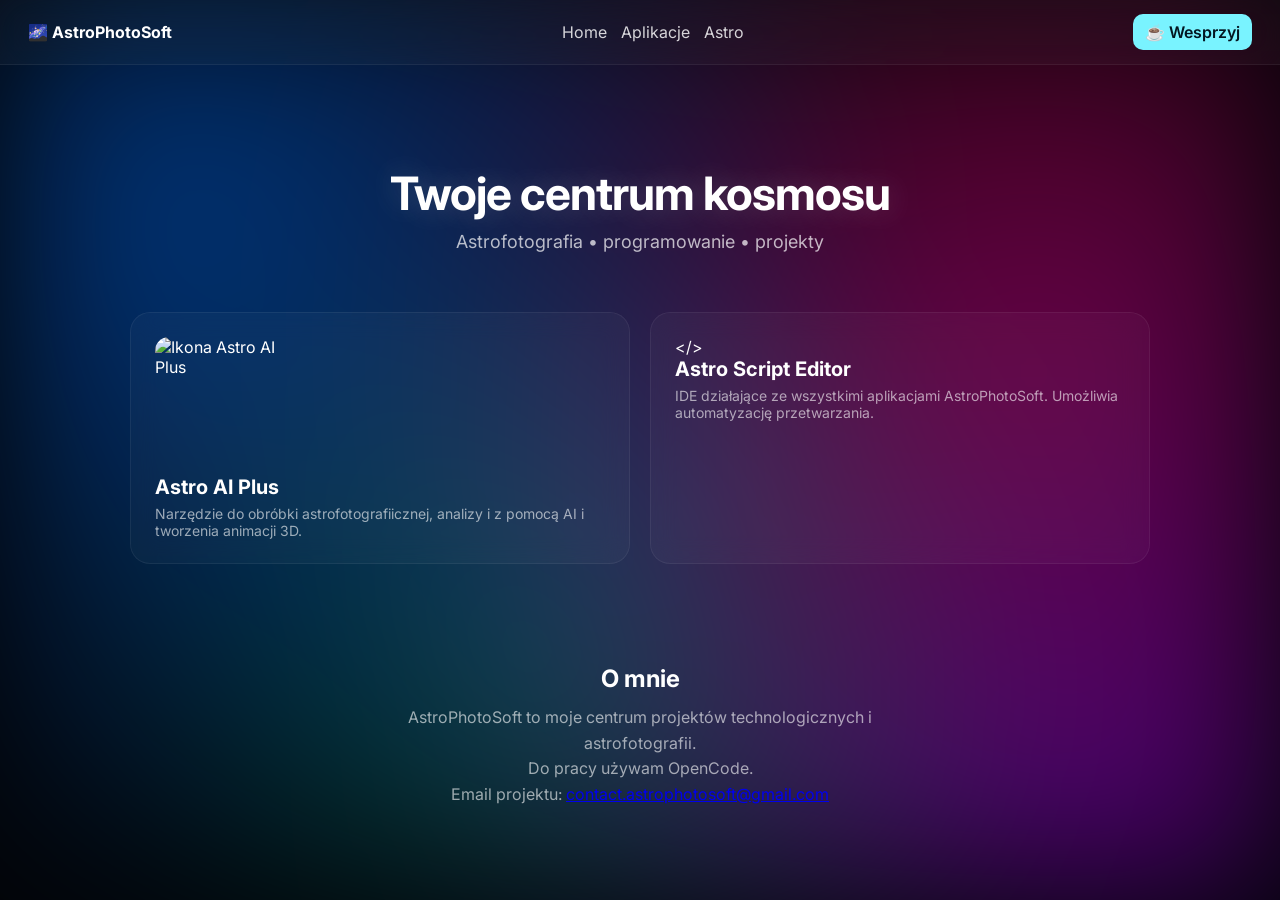
==== commit ab0b482c: "Remove workshop section from homepage" ====
--- a/index.html
+++ b/index.html
@@ -44,42 +44,6 @@
       </a>
     </main>
 
-    <section class="workshop-log" aria-labelledby="workshop-log-title">
-      <h2 id="workshop-log-title">Latest from the workshop</h2>
-      <p class="workshop-log__intro">Small releases, shipped often. Re-download any time - newer is always better here.</p>
-
-      <div id="workshop-timeline" class="timeline" aria-live="polite"></div>
-      <p id="workshop-log-msg" class="workshop-log__status" aria-live="polite"></p>
-
-      <section class="workshop-admin">
-        <h3>Edycja wpisów (admin)</h3>
-        <p>Tylko admin może dodawać i edytować wpisy osi czasu.</p>
-
-        <form id="workshop-admin-login" class="workshop-admin-form">
-          <input id="workshop-admin-password" type="password" autocomplete="current-password" placeholder="Hasło admina" required>
-          <button type="submit">Zaloguj</button>
-        </form>
-        <p id="workshop-admin-auth-msg" class="workshop-log__status" aria-live="polite"></p>
-
-        <div id="workshop-admin-tools" class="workshop-admin-tools hidden">
-          <form id="workshop-entry-form" class="workshop-entry-form">
-            <div class="workshop-entry-row">
-              <input id="workshop-entry-year" type="number" min="1900" max="3000" placeholder="Rok, np. 2026" required>
-              <input id="workshop-entry-date" type="text" maxlength="32" placeholder="Data, np. AUGUST 12" required>
-            </div>
-            <input id="workshop-entry-title" type="text" maxlength="120" placeholder="Tytuł wpisu" required>
-            <textarea id="workshop-entry-description" maxlength="600" placeholder="Opis wpisu" required></textarea>
-            <div class="workshop-admin-actions">
-              <button id="workshop-entry-submit" type="submit">Dodaj wpis</button>
-              <button id="workshop-entry-cancel" type="button" class="secondary hidden">Anuluj edycję</button>
-              <button id="workshop-admin-logout" type="button" class="secondary">Wyloguj</button>
-            </div>
-          </form>
-          <p id="workshop-admin-tools-msg" class="workshop-log__status" aria-live="polite"></p>
-        </div>
-      </section>
-    </section>
-
     <section class="about">
       <h2>O mnie</h2>
       <p>AstroPhotoSoft to moje centrum projektów technologicznych i astrofotografii.</p>
@@ -89,281 +53,5 @@
   </div>
 
   <script src="space.js"></script>
-  <script>
-    const workshopTimeline = document.getElementById("workshop-timeline");
-    const workshopLogMsg = document.getElementById("workshop-log-msg");
-    const workshopAdminLoginForm = document.getElementById("workshop-admin-login");
-    const workshopAdminPassword = document.getElementById("workshop-admin-password");
-    const workshopAdminAuthMsg = document.getElementById("workshop-admin-auth-msg");
-    const workshopAdminTools = document.getElementById("workshop-admin-tools");
-    const workshopAdminLogout = document.getElementById("workshop-admin-logout");
-    const workshopAdminToolsMsg = document.getElementById("workshop-admin-tools-msg");
-    const workshopEntryForm = document.getElementById("workshop-entry-form");
-    const workshopEntryYear = document.getElementById("workshop-entry-year");
-    const workshopEntryDate = document.getElementById("workshop-entry-date");
-    const workshopEntryTitle = document.getElementById("workshop-entry-title");
-    const workshopEntryDescription = document.getElementById("workshop-entry-description");
-    const workshopEntrySubmit = document.getElementById("workshop-entry-submit");
-    const workshopEntryCancel = document.getElementById("workshop-entry-cancel");
-
-    const ADMIN_SESSION_KEY = "astro_ai_plus_admin_session";
-    const ADMIN_TOKEN_KEY = "astro_ai_plus_admin_token";
-    let workshopEntries = [];
-    let editingWorkshopId = null;
-
-    function normalizeWorkshopEntry(entry) {
-      if (!entry || typeof entry !== "object") {
-        return null;
-      }
-
-      const year = Number(entry.year);
-      const dateLabel = String(entry.dateLabel || "").trim().toUpperCase();
-      const title = String(entry.title || "").trim();
-      const description = String(entry.description || "").trim();
-      const id = String(entry.id || "").trim();
-      if (!id || !Number.isInteger(year) || year < 1900 || year > 3000) {
-        return null;
-      }
-      if (!dateLabel || !title || !description) {
-        return null;
-      }
-
-      return {
-        id,
-        year,
-        dateLabel,
-        title,
-        description
-      };
-    }
-
-    function isAdminLoggedIn() {
-      return sessionStorage.getItem(ADMIN_SESSION_KEY) === "1" && Boolean(sessionStorage.getItem(ADMIN_TOKEN_KEY));
-    }
-
-    async function apiRequest(path, options = {}) {
-      const headers = { "Content-Type": "application/json", ...(options.headers || {}) };
-      const token = sessionStorage.getItem(ADMIN_TOKEN_KEY);
-      if (token) {
-        headers.Authorization = `Bearer ${token}`;
-      }
-
-      const response = await fetch(path, {
-        ...options,
-        headers
-      });
-
-      let payload = null;
-      try {
-        payload = await response.json();
-      } catch {
-        payload = null;
-      }
-
-      if (!response.ok) {
-        throw new Error(payload && payload.error ? payload.error : "Błąd żądania do serwera.");
-      }
-
-      return payload;
-    }
-
-    function clearWorkshopForm() {
-      editingWorkshopId = null;
-      workshopEntryForm.reset();
-      workshopEntrySubmit.textContent = "Dodaj wpis";
-      workshopEntryCancel.classList.add("hidden");
-    }
-
-    function startWorkshopEdit(entry) {
-      editingWorkshopId = entry.id;
-      workshopEntryYear.value = String(entry.year);
-      workshopEntryDate.value = entry.dateLabel;
-      workshopEntryTitle.value = entry.title;
-      workshopEntryDescription.value = entry.description;
-      workshopEntrySubmit.textContent = "Zapisz zmiany";
-      workshopEntryCancel.classList.remove("hidden");
-      workshopAdminToolsMsg.textContent = `Edytujesz wpis: ${entry.title}`;
-    }
-
-    function renderWorkshopTimeline() {
-      workshopTimeline.innerHTML = "";
-
-      if (workshopEntries.length === 0) {
-        workshopLogMsg.textContent = "Brak wpisów warsztatu.";
-        return;
-      }
-
-      workshopLogMsg.textContent = "";
-      for (const entry of workshopEntries) {
-        const card = document.createElement("article");
-        card.className = "timeline-entry";
-
-        const meta = document.createElement("p");
-        meta.className = "timeline-entry__meta";
-        meta.textContent = `${entry.year} - ${entry.dateLabel}`;
-
-        const heading = document.createElement("h3");
-        heading.textContent = entry.title;
-
-        const description = document.createElement("p");
-        description.textContent = entry.description;
-
-        card.appendChild(meta);
-        card.appendChild(heading);
-        card.appendChild(description);
-
-        if (isAdminLoggedIn()) {
-          const actions = document.createElement("div");
-          actions.className = "timeline-actions";
-
-          const editButton = document.createElement("button");
-          editButton.type = "button";
-          editButton.className = "timeline-action timeline-action--secondary";
-          editButton.textContent = "Edytuj";
-          editButton.addEventListener("click", () => startWorkshopEdit(entry));
-
-          const deleteButton = document.createElement("button");
-          deleteButton.type = "button";
-          deleteButton.className = "timeline-action timeline-action--danger";
-          deleteButton.textContent = "Usuń";
-          deleteButton.addEventListener("click", async () => {
-            try {
-              const payload = await apiRequest(`/api/workshop-log/${encodeURIComponent(entry.id)}`, { method: "DELETE" });
-              workshopEntries = Array.isArray(payload.entries) ? payload.entries.map(normalizeWorkshopEntry).filter(Boolean) : workshopEntries;
-              if (editingWorkshopId === entry.id) {
-                clearWorkshopForm();
-              }
-              workshopAdminToolsMsg.textContent = `Usunięto wpis: ${entry.title}`;
-              renderWorkshopTimeline();
-            } catch (error) {
-              workshopAdminToolsMsg.textContent = error.message;
-            }
-          });
-
-          actions.appendChild(editButton);
-          actions.appendChild(deleteButton);
-          card.appendChild(actions);
-        }
-
-        workshopTimeline.appendChild(card);
-      }
-    }
-
-    function setWorkshopAdminUi(loggedIn) {
-      workshopAdminTools.classList.toggle("hidden", !loggedIn);
-      workshopAdminLoginForm.classList.toggle("hidden", loggedIn);
-      if (!loggedIn) {
-        workshopAdminToolsMsg.textContent = "";
-        clearWorkshopForm();
-      }
-      renderWorkshopTimeline();
-    }
-
-    async function loadWorkshopEntries() {
-      const payload = await apiRequest("/api/workshop-log", { method: "GET" });
-      const entries = Array.isArray(payload && payload.entries) ? payload.entries : [];
-      workshopEntries = entries.map(normalizeWorkshopEntry).filter(Boolean);
-      renderWorkshopTimeline();
-    }
-
-    workshopAdminLoginForm.addEventListener("submit", async (event) => {
-      event.preventDefault();
-      workshopAdminAuthMsg.textContent = "";
-
-      try {
-        const payload = await apiRequest("/api/admin/login", {
-          method: "POST",
-          body: JSON.stringify({
-            password: workshopAdminPassword.value.trim(),
-            source: "form"
-          })
-        });
-
-        sessionStorage.setItem(ADMIN_SESSION_KEY, "1");
-        sessionStorage.setItem(ADMIN_TOKEN_KEY, payload.token || "");
-        workshopAdminPassword.value = "";
-        workshopAdminAuthMsg.textContent = "Zalogowano jako admin.";
-        setWorkshopAdminUi(true);
-      } catch (error) {
-        workshopAdminAuthMsg.textContent = error.message;
-      }
-    });
-
-    workshopAdminLogout.addEventListener("click", async () => {
-      try {
-        await apiRequest("/api/admin/logout", { method: "POST" });
-      } catch {
-      }
-
-      sessionStorage.removeItem(ADMIN_SESSION_KEY);
-      sessionStorage.removeItem(ADMIN_TOKEN_KEY);
-      workshopAdminAuthMsg.textContent = "Wylogowano.";
-      setWorkshopAdminUi(false);
-    });
-
-    workshopEntryCancel.addEventListener("click", () => {
-      clearWorkshopForm();
-      workshopAdminToolsMsg.textContent = "Anulowano edycję wpisu.";
-    });
-
-    workshopEntryForm.addEventListener("submit", async (event) => {
-      event.preventDefault();
-
-      if (!isAdminLoggedIn()) {
-        workshopAdminToolsMsg.textContent = "Sesja admina wygasła. Zaloguj się ponownie.";
-        setWorkshopAdminUi(false);
-        return;
-      }
-
-      const entryPayload = normalizeWorkshopEntry({
-        id: editingWorkshopId || "temp-id",
-        year: workshopEntryYear.value,
-        dateLabel: workshopEntryDate.value,
-        title: workshopEntryTitle.value,
-        description: workshopEntryDescription.value
-      });
-
-      if (!entryPayload) {
-        workshopAdminToolsMsg.textContent = "Uzupełnij poprawnie wszystkie pola wpisu.";
-        return;
-      }
-
-      try {
-        if (editingWorkshopId) {
-          const payload = await apiRequest(`/api/workshop-log/${encodeURIComponent(editingWorkshopId)}`, {
-            method: "PUT",
-            body: JSON.stringify(entryPayload)
-          });
-          workshopEntries = Array.isArray(payload.entries) ? payload.entries.map(normalizeWorkshopEntry).filter(Boolean) : workshopEntries;
-          workshopAdminToolsMsg.textContent = `Zapisano wpis: ${entryPayload.title}`;
-        } else {
-          const payload = await apiRequest("/api/workshop-log", {
-            method: "POST",
-            body: JSON.stringify(entryPayload)
-          });
-          workshopEntries = Array.isArray(payload.entries) ? payload.entries.map(normalizeWorkshopEntry).filter(Boolean) : workshopEntries;
-          workshopAdminToolsMsg.textContent = `Dodano wpis: ${entryPayload.title}`;
-        }
-
-        clearWorkshopForm();
-        renderWorkshopTimeline();
-      } catch (error) {
-        if (error.message === "Brak autoryzacji.") {
-          sessionStorage.removeItem(ADMIN_SESSION_KEY);
-          sessionStorage.removeItem(ADMIN_TOKEN_KEY);
-          setWorkshopAdminUi(false);
-        }
-        workshopAdminToolsMsg.textContent = error.message;
-      }
-    });
-
-    loadWorkshopEntries()
-      .then(() => {
-        setWorkshopAdminUi(isAdminLoggedIn());
-      })
-      .catch((error) => {
-        workshopLogMsg.textContent = error.message;
-      });
-  </script>
 </body>
 </html>
